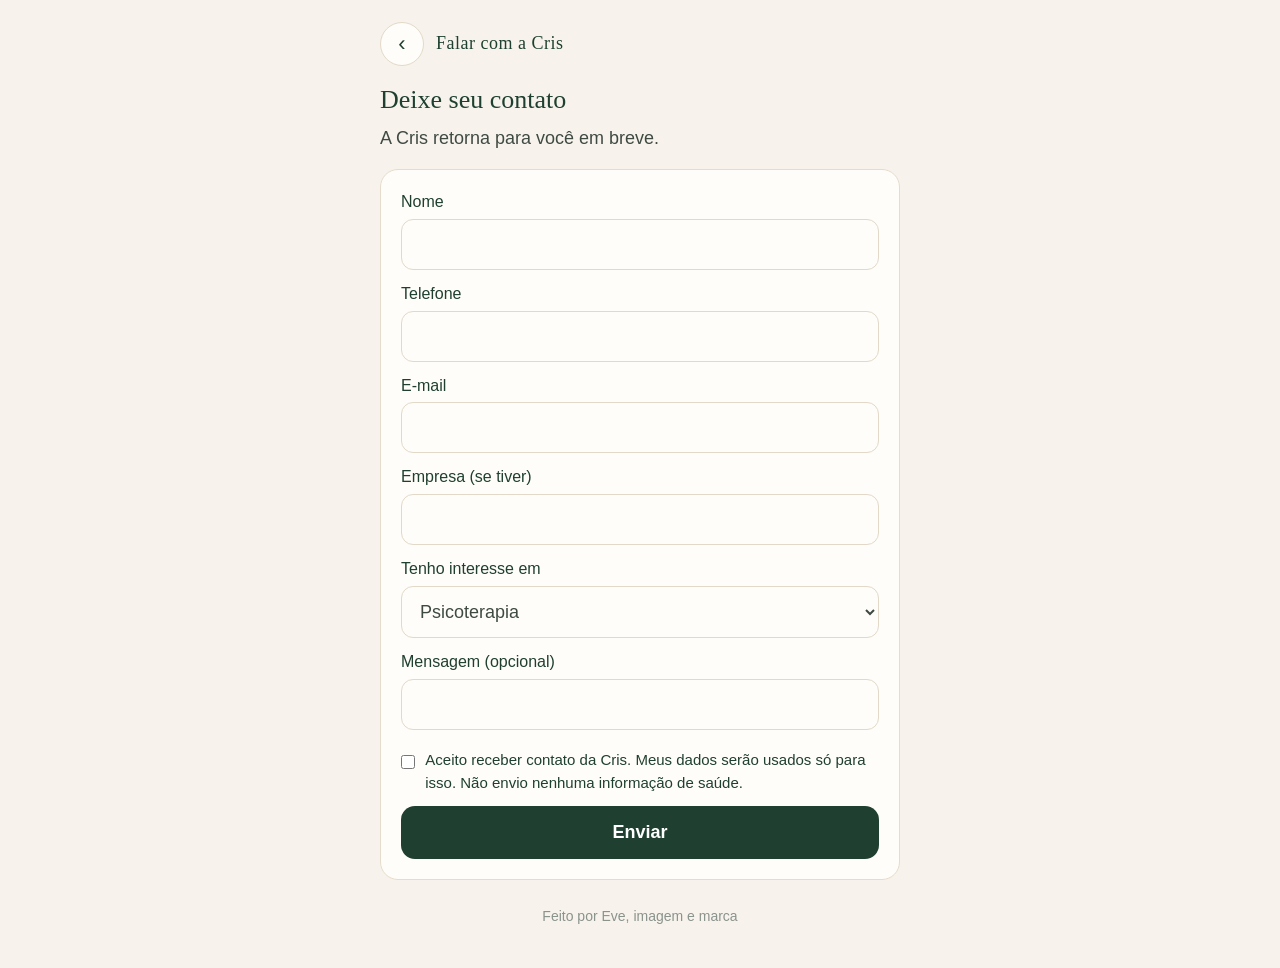
==== cadastro.html @ 3b4c833f "App da Cristiane Santana" ====
<!doctype html>
<html lang="pt-BR">
<head>
<meta charset="utf-8">
<meta name="viewport" content="width=device-width,initial-scale=1,viewport-fit=cover">
<title>Falar com a Cris</title>
<meta name="theme-color" content="#1f4030">
<link rel="apple-touch-icon" href="icon-180.png">
<link rel="stylesheet" href="style.css">
</head>
<body>
<div class="wrap">
  <div class="topo"><a class="voltar" href="index.html" aria-label="Voltar">‹</a><div class="nome">Falar com a Cris</div></div>
  <h2>Deixe seu contato</h2>
  <p style="margin-bottom:16px">A Cris retorna para você em breve.</p>
  <form id="f" class="card" autocomplete="on">
    <label for="nome">Nome</label><input id="nome" required autocomplete="name">
    <label for="zap">Telefone</label><input id="zap" type="tel" inputmode="tel" autocomplete="tel">
    <label for="email">E-mail</label><input id="email" type="email" required autocomplete="email">
    <label for="emp">Empresa (se tiver)</label><input id="emp">
    <label for="int">Tenho interesse em</label>
    <select id="int"><option>Psicoterapia</option><option>Mentoria de lideranças</option><option>Treinamentos e palestras</option><option>Consultoria de RH / NR-1</option></select>
    <label for="msg">Mensagem (opcional)</label><input id="msg">
    <label class="check"><input type="checkbox" id="ok" required><span>Aceito receber contato da Cris. Meus dados serão usados só para isso. Não envio nenhuma informação de saúde.</span></label>
    <button class="btn" type="submit">Enviar</button>
  </form>
  <p id="msg2" class="aviso" style="font-size:17px;color:var(--verde)"></p>
  <p class="rodape">Feito por Eve, imagem e marca</p>
</div>
<iframe name="oculto" style="display:none"></iframe>
<script>
// Quando o formulário Google estiver pronto, preencha FORM_URL (termina em /formResponse) e os ids entry.NNN.
var FORM_URL='';
var ENTRY={nome:'',zap:'',email:'',emp:'',int:'',msg:''};
var q=new URLSearchParams(location.search);
if(q.get('i')){var sl=document.getElementById('int');for(var o=0;o<sl.options.length;o++)if(sl.options[o].text===q.get('i'))sl.selectedIndex=o}
if(q.get('m'))document.getElementById('msg').value=q.get('m');
function v(id){var x=document.getElementById(id).value.trim();return x||'-'}
document.getElementById('f').onsubmit=function(e){
  e.preventDefault();
  if(!FORM_URL){document.getElementById('msg2').textContent='O formulário ainda está sendo conectado. Volte em breve!';return}
  var d={nome:v('nome'),zap:v('zap'),email:v('email'),emp:v('emp'),int:v('int'),msg:v('msg')};
  var f=document.createElement('form');f.method='POST';f.action=FORM_URL;f.target='oculto';
  function add(n,val){var i=document.createElement('input');i.type='hidden';i.name=n;i.value=val;f.appendChild(i)}
  for(var k in d)add(ENTRY[k],d[k]);add('fvv','1');add('pageHistory','0');
  document.body.appendChild(f);f.submit();
  document.getElementById('msg2').textContent='Enviado! Obrigada, a Cris entra em contato em breve.';
  document.getElementById('f').reset();
};
</script>
</body>
</html>
---- style.css ----
:root{--verde:#1f4030;--oliva:#5f7355;--creme:#f7f3ec;--areia:#efe8db;--dourado:#c49a5a;--texto:#3f4a43;--branco:#fffdf9}
*{box-sizing:border-box;margin:0;padding:0}
html{-webkit-text-size-adjust:100%}
body{font-family:-apple-system,"Segoe UI",Roboto,Helvetica,Arial,sans-serif;font-size:18px;line-height:1.55;color:var(--texto);background:var(--creme);min-height:100vh}
h1,h2,h3{font-family:Georgia,"Times New Roman",serif;font-weight:400;color:var(--verde);line-height:1.2}
h1{font-size:32px}h2{font-size:26px;margin-bottom:10px}h3{font-size:21px}
.wrap{max-width:560px;margin:0 auto;padding:22px 20px 40px}
.topo{display:flex;align-items:center;gap:12px;margin-bottom:18px}
.topo a.voltar{display:inline-flex;align-items:center;justify-content:center;width:44px;height:44px;border-radius:50%;background:var(--branco);border:1px solid #e2d9c8;color:var(--verde);text-decoration:none;font-size:22px}
.topo .nome{font-family:Georgia,serif;color:var(--verde);font-size:18px;letter-spacing:.5px}
.sobre{font-size:13px;letter-spacing:3px;text-transform:uppercase;color:var(--dourado);margin-bottom:8px}
.card{background:var(--branco);border:1px solid #e6dccb;border-radius:18px;padding:20px;margin-bottom:14px}
.btn{display:block;width:100%;text-align:center;text-decoration:none;border:0;cursor:pointer;background:var(--verde);color:#fff;font-size:18px;font-weight:600;padding:16px 18px;border-radius:14px;margin-top:12px;font-family:inherit}
.btn.claro{background:transparent;color:var(--verde);border:1.5px solid var(--oliva)}
.btn.ouro{background:var(--dourado);color:#2b2012}
.btn:active{transform:scale(.98)}
.btn[disabled]{opacity:.45}
.ferramenta{display:flex;gap:14px;align-items:center;text-decoration:none;color:inherit;background:var(--branco);border:1px solid #e6dccb;border-radius:18px;padding:16px;margin-bottom:12px;transition:transform .15s}
.ferramenta:active{transform:scale(.985)}
.ferramenta .ico{flex:0 0 52px;height:52px;border-radius:50%;background:var(--areia);display:flex;align-items:center;justify-content:center;font-size:25px}
.ferramenta b{display:block;font-family:Georgia,serif;font-weight:400;font-size:20px;color:var(--verde)}
.ferramenta span{font-size:16px;color:#6a746d}
.seta{margin-left:auto;color:var(--dourado);font-size:24px}
details{background:var(--branco);border:1px solid #e6dccb;border-radius:14px;padding:14px 16px;margin-bottom:10px}
summary{cursor:pointer;font-weight:600;color:var(--verde);list-style:none}
summary::-webkit-details-marker{display:none}
summary::after{content:"+";float:right;color:var(--dourado);font-size:22px;line-height:1}
details[open] summary::after{content:"–"}
details p,details ul{margin-top:10px;font-size:17px}
details ul{padding-left:20px}
.aviso{font-size:14px;color:#7b857e;margin-top:18px;text-align:center}
.rodape{text-align:center;font-size:14px;color:#8a938c;margin-top:26px}
.barra{height:10px;background:var(--areia);border-radius:99px;overflow:hidden;margin:6px 0 18px}
.barra i{display:block;height:100%;width:0;background:linear-gradient(90deg,var(--oliva),var(--dourado));border-radius:99px;transition:width .4s}
.opcao{display:block;width:100%;text-align:left;background:var(--branco);border:1.5px solid #e2d9c8;border-radius:14px;padding:15px 16px;margin-bottom:10px;font-size:18px;color:var(--texto);cursor:pointer;font-family:inherit;transition:all .15s}
.opcao:active,.opcao.sel{background:var(--verde);color:#fff;border-color:var(--verde)}
.fade{animation:fade .35s ease}
@keyframes fade{from{opacity:0;transform:translateY(8px)}to{opacity:1;transform:none}}
input,select{width:100%;font-size:18px;font-family:inherit;padding:14px;border:1.5px solid #e2d9c8;border-radius:12px;background:var(--branco);margin-bottom:12px;color:var(--texto)}
label{font-size:16px;color:var(--verde);display:block;margin-bottom:4px}
.check{display:flex;gap:10px;align-items:flex-start;font-size:15px;margin:6px 0 4px}
.check input{width:24px;height:24px;margin:2px 0 0}
.toast{position:fixed;left:50%;bottom:28px;transform:translateX(-50%) translateY(30px);background:var(--verde);color:#fff;padding:14px 22px;border-radius:99px;font-size:17px;opacity:0;transition:all .3s;pointer-events:none;z-index:9;white-space:nowrap}
.toast.on{opacity:1;transform:translateX(-50%)}
h3{margin-bottom:6px}
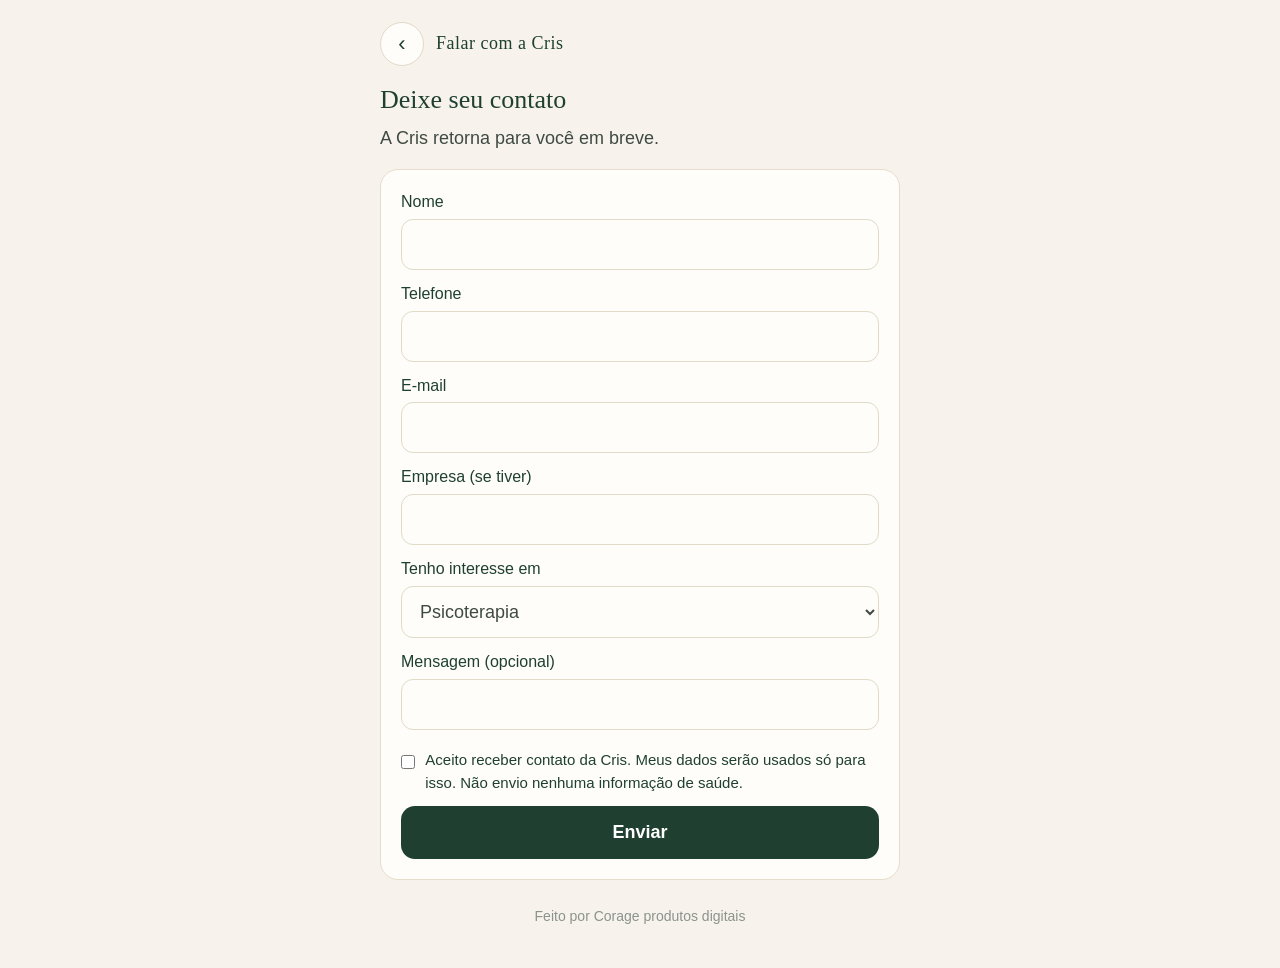
==== commit b189cce4: "Rodapé Corage" ====
--- a/cadastro.html
+++ b/cadastro.html
@@ -25,7 +25,7 @@
     <button class="btn" type="submit">Enviar</button>
   </form>
   <p id="msg2" class="aviso" style="font-size:17px;color:var(--verde)"></p>
-  <p class="rodape">Feito por Eve, imagem e marca</p>
+  <p class="rodape">Feito por Corage produtos digitais</p>
 </div>
 <iframe name="oculto" style="display:none"></iframe>
 <script>
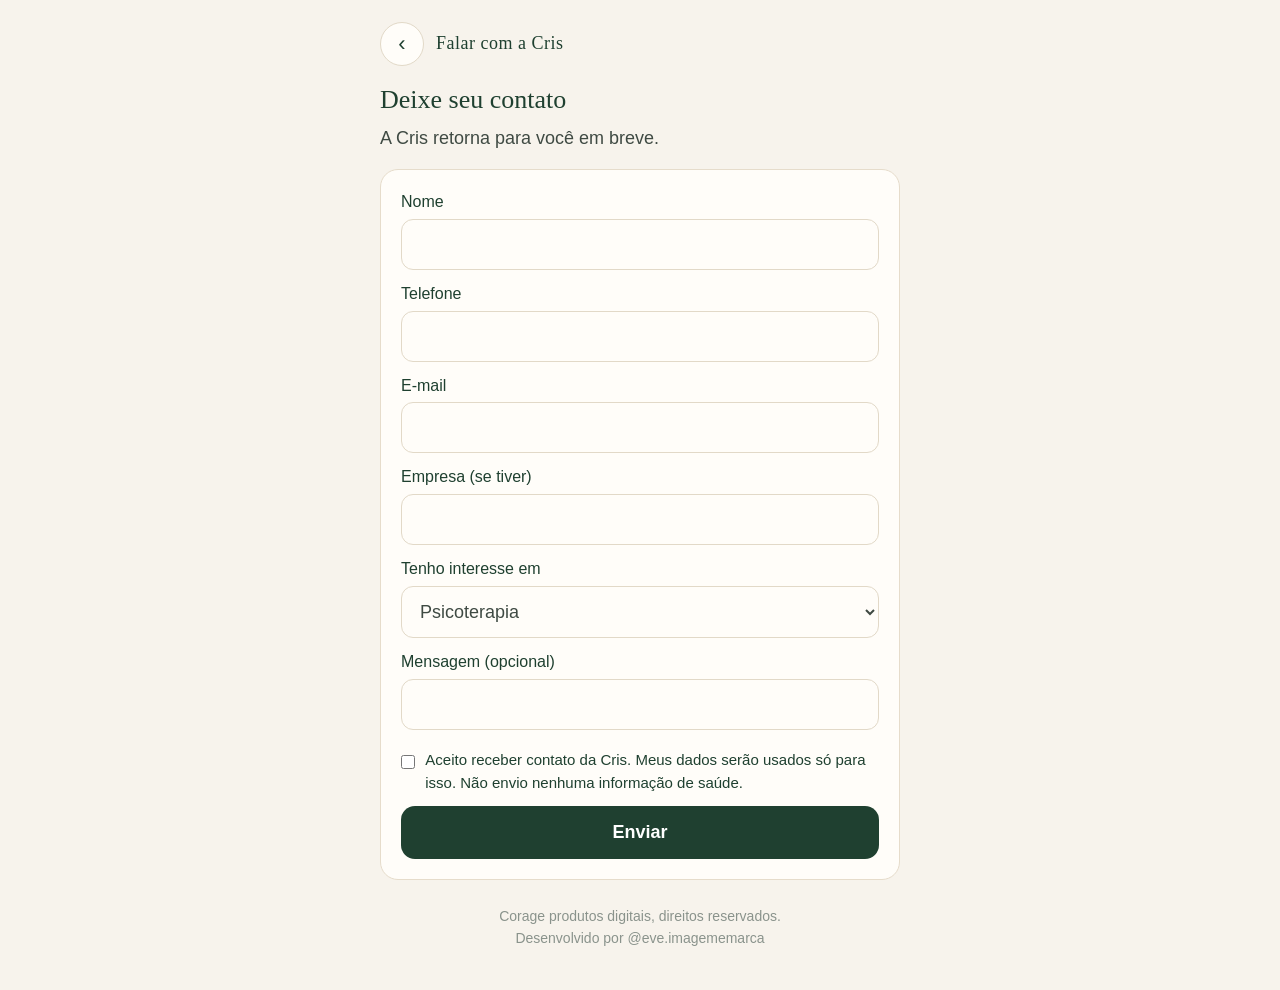
==== commit e3da2065: "Rodapé: Corage produtos digitais, direitos reservados; desenvolvido por @eve.imagememarca Co-Authore" ====
--- a/cadastro.html
+++ b/cadastro.html
@@ -25,7 +25,7 @@
     <button class="btn" type="submit">Enviar</button>
   </form>
   <p id="msg2" class="aviso" style="font-size:17px;color:var(--verde)"></p>
-  <p class="rodape">Feito por Corage produtos digitais</p>
+  <p class="rodape">Corage produtos digitais, direitos reservados.<br>Desenvolvido por @eve.imagememarca</p>
 </div>
 <iframe name="oculto" style="display:none"></iframe>
 <script>
